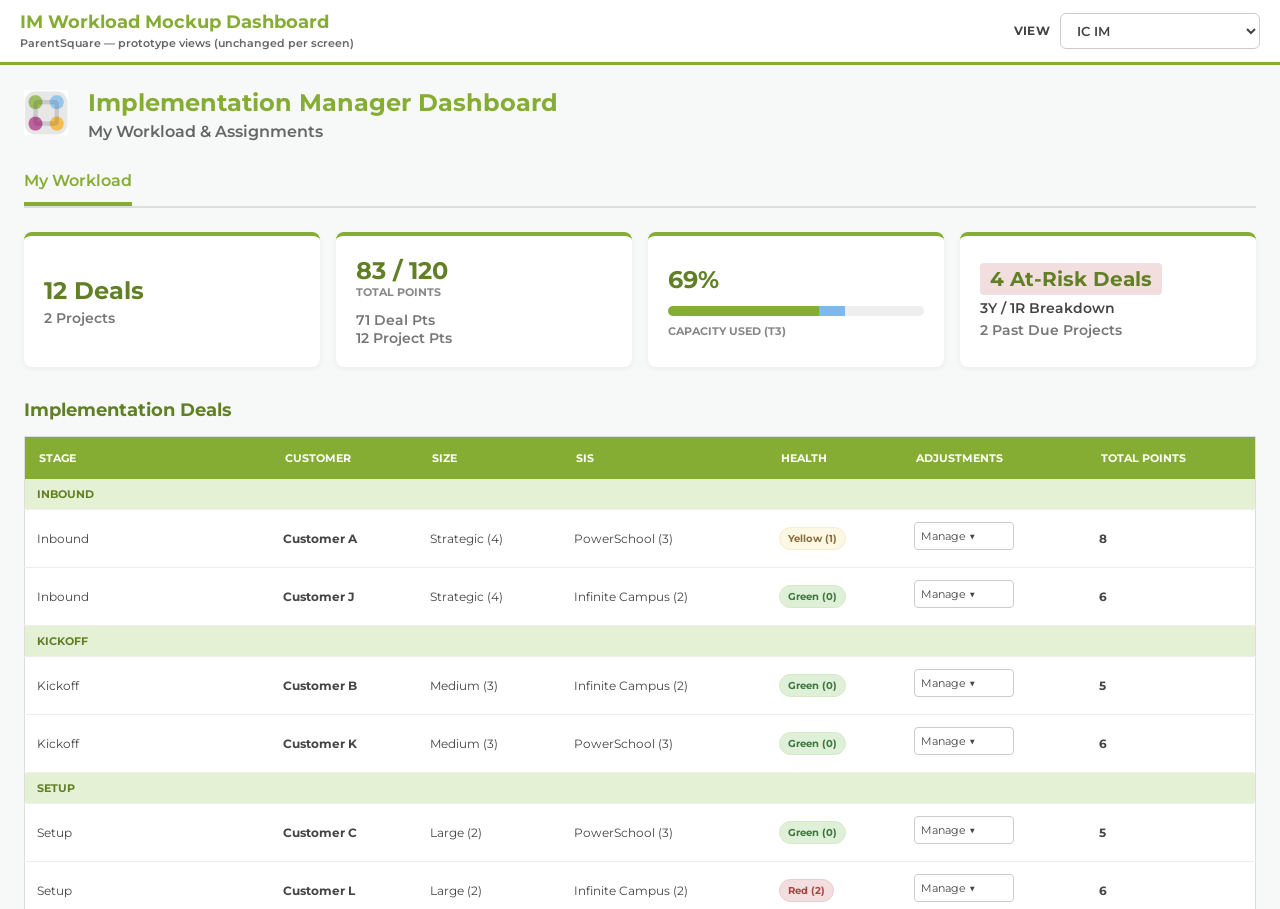
==== dashboard.html @ 8424e484 "feat: add mockup dashboard with iframe view switcher dashboard.html hosts IC IM, Team Lead, and IM M" ====
<!DOCTYPE html>
<html lang="en">
<head>
  <meta charset="UTF-8" />
  <title>ParentSquare — IM Workload Mockup Dashboard</title>
  <meta name="viewport" content="width=device-width, initial-scale=1.0" />
  <link href="https://fonts.googleapis.com/css2?family=Montserrat:wght@400;600;700&display=swap" rel="stylesheet">
  <style>
    :root {
      --ps-green: #85ad33;
      --ps-dark-green: #618025;
      --ps-blue: #7bbaf0;
      --ps-light-gray: #f7f8f8;
      --ps-dark-gray: #444444;
    }
    * { box-sizing: border-box; }
    html, body {
      margin: 0;
      height: 100%;
      font-family: "Montserrat", Arial, sans-serif;
      background: var(--ps-light-gray);
      color: var(--ps-dark-gray);
    }
    .skip-link {
      position: absolute;
      left: -9999px;
      top: 0;
      z-index: 10000;
      padding: 12px 16px;
      background: var(--ps-dark-green);
      color: #fff;
      font-weight: 700;
      text-decoration: none;
    }
    .skip-link:focus {
      left: 12px;
      top: 12px;
    }
    .sr-only {
      position: absolute;
      width: 1px;
      height: 1px;
      padding: 0;
      margin: -1px;
      overflow: hidden;
      clip: rect(0, 0, 0, 0);
      white-space: nowrap;
      border: 0;
    }
    .chrome {
      display: flex;
      align-items: center;
      justify-content: space-between;
      gap: 16px;
      flex-wrap: wrap;
      min-height: 56px;
      padding: 12px 20px;
      background: #fff;
      border-bottom: 3px solid var(--ps-green);
      box-shadow: 0 2px 8px rgba(0,0,0,0.06);
    }
    .chrome-title {
      margin: 0;
      font-size: 18px;
      font-weight: 700;
      color: var(--ps-green);
      line-height: 1.2;
    }
    .chrome-sub {
      margin: 2px 0 0;
      font-size: 11px;
      font-weight: 600;
      color: #666;
    }
    .chrome-controls {
      display: flex;
      align-items: center;
      gap: 10px;
      margin-left: auto;
    }
    .chrome-controls label {
      font-size: 12px;
      font-weight: 700;
      color: var(--ps-dark-gray);
      text-transform: uppercase;
      letter-spacing: 0.03em;
    }
    .chrome-controls select {
      min-width: 200px;
      padding: 8px 12px;
      font-family: inherit;
      font-size: 13px;
      font-weight: 600;
      color: var(--ps-dark-gray);
      border: 1px solid #ccc;
      border-radius: 6px;
      background: #fff;
      cursor: pointer;
    }
    .chrome-controls select:focus {
      outline: 2px solid var(--ps-blue);
      outline-offset: 2px;
    }
    .frame-wrap {
      height: calc(100vh - 56px);
      min-height: 400px;
      position: relative;
      background: var(--ps-light-gray);
    }
    .frame-wrap iframe {
      position: absolute;
      inset: 0;
      width: 100%;
      height: 100%;
      border: 0;
      display: none;
      background: var(--ps-light-gray);
    }
    .frame-wrap iframe.is-active {
      display: block;
    }
  </style>
</head>
<body>
  <a class="skip-link" href="#dashboard-main">Skip to dashboard content</a>

  <header class="chrome" role="banner">
    <div>
      <h1 class="chrome-title">IM Workload Mockup Dashboard</h1>
      <p class="chrome-sub">ParentSquare — prototype views (unchanged per screen)</p>
    </div>
    <div class="chrome-controls">
      <label for="dashboard-view">View</label>
      <select id="dashboard-view" name="dashboard-view" aria-describedby="view-hint">
        <option value="ic-im">IC IM</option>
        <option value="team-lead">Team Lead</option>
        <option value="im-manager">IM Manager</option>
      </select>
    </div>
    <p id="view-hint" class="sr-only">Loads the My Workload, Territory Overview, or Total Team Workload screen in the frame below.</p>
  </header>

  <div id="view-announcement" class="sr-only" aria-live="polite" aria-atomic="true"></div>

  <main id="dashboard-main" class="frame-wrap" role="main" aria-label="Embedded dashboard view">
    <iframe
      id="frame-ic-im"
      class="is-active"
      title="My Workload — IC IM (index)"
      data-src="index.html"
    ></iframe>
    <iframe
      id="frame-team-lead"
      title="Territory Overview — Team Lead (LeadView)"
      data-src="LeadView.html"
    ></iframe>
    <iframe
      id="frame-im-manager"
      title="Total Team Workload — IM Manager (ManagerView)"
      data-src="ManagerView.html"
    ></iframe>
  </main>

  <script>
    (function () {
      const select = document.getElementById("dashboard-view");
      const announce = document.getElementById("view-announcement");
      const frames = {
        "ic-im": document.getElementById("frame-ic-im"),
        "team-lead": document.getElementById("frame-team-lead"),
        "im-manager": document.getElementById("frame-im-manager"),
      };
      const labels = {
        "ic-im": "Showing My Workload — IC IM.",
        "team-lead": "Showing Territory Overview — Team Lead.",
        "im-manager": "Showing Total Team Workload — IM Manager.",
      };

      function activate(key) {
        Object.keys(frames).forEach(function (k) {
          const el = frames[k];
          if (k === key) {
            el.classList.add("is-active");
            if (!el.getAttribute("src")) {
              el.setAttribute("src", el.getAttribute("data-src"));
            }
          } else {
            el.classList.remove("is-active");
          }
        });
        announce.textContent = labels[key] || "";
      }

      select.addEventListener("change", function () {
        activate(select.value);
      });

      activate(select.value);
    })();
  </script>
</body>
</html>
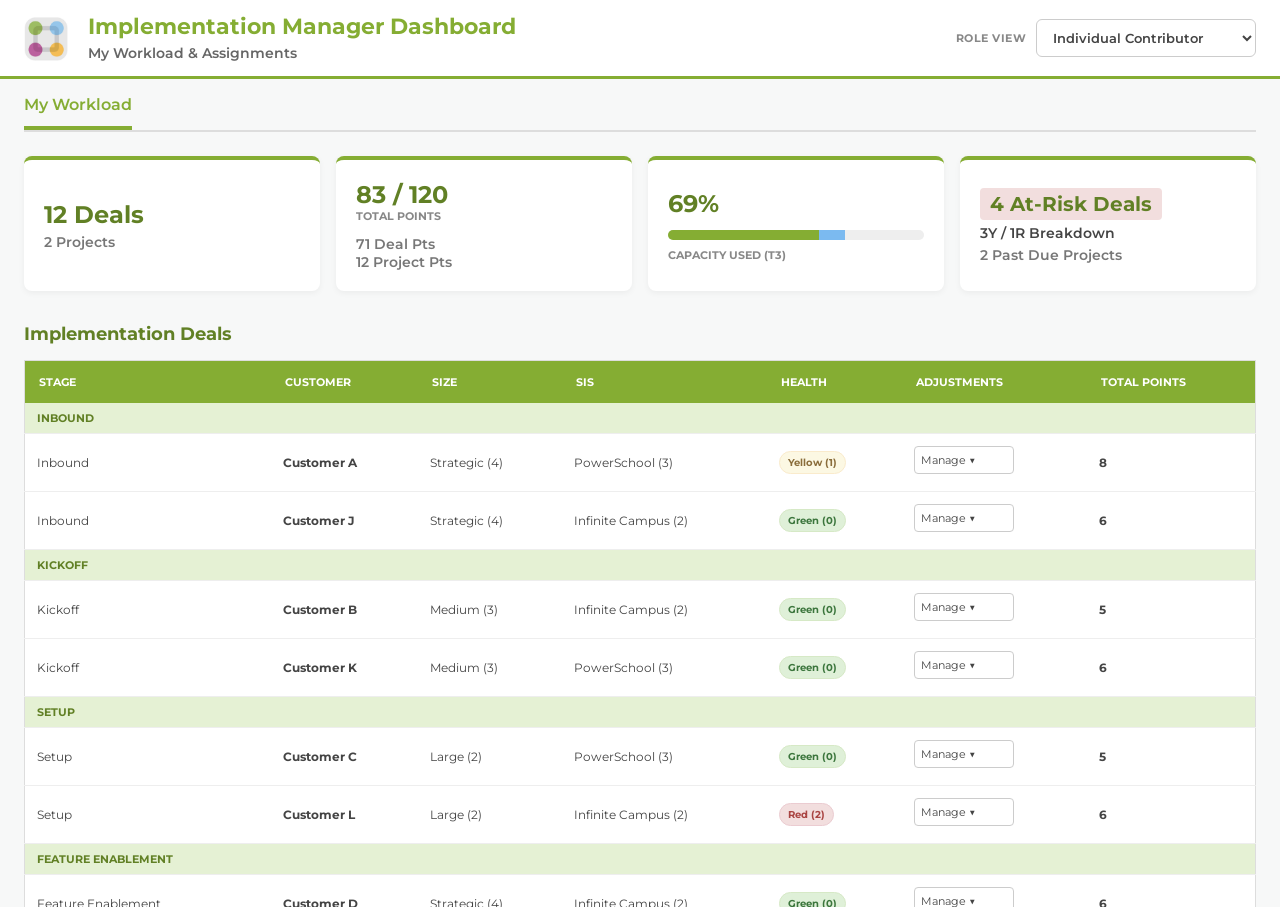
==== commit 7c7dbbf6: "feat: polish unified role dashboard with embed mode Add branded shell with role dropdown, hash deep " ====
--- a/dashboard.html
+++ b/dashboard.html
@@ -2,7 +2,7 @@
 <html lang="en">
 <head>
   <meta charset="UTF-8" />
-  <title>ParentSquare — IM Workload Mockup Dashboard</title>
+  <title>ParentSquare — IM Workload Dashboard</title>
   <meta name="viewport" content="width=device-width, initial-scale=1.0" />
   <link href="https://fonts.googleapis.com/css2?family=Montserrat:wght@400;600;700&display=swap" rel="stylesheet">
   <style>
@@ -50,25 +50,36 @@
     .chrome {
       display: flex;
       align-items: center;
-      justify-content: space-between;
-      gap: 16px;
+      gap: 20px;
       flex-wrap: wrap;
-      min-height: 56px;
-      padding: 12px 20px;
+      min-height: 72px;
+      padding: 14px 24px;
       background: #fff;
       border-bottom: 3px solid var(--ps-green);
       box-shadow: 0 2px 8px rgba(0,0,0,0.06);
     }
+    .chrome-brand {
+      display: flex;
+      align-items: center;
+      gap: 20px;
+      flex: 1 1 240px;
+      min-width: 0;
+    }
+    .chrome-brand img {
+      height: 45px;
+      width: auto;
+      flex-shrink: 0;
+    }
     .chrome-title {
       margin: 0;
-      font-size: 18px;
+      font-size: 22px;
       font-weight: 700;
       color: var(--ps-green);
       line-height: 1.2;
     }
     .chrome-sub {
-      margin: 2px 0 0;
-      font-size: 11px;
+      margin: 4px 0 0;
+      font-size: 14px;
       font-weight: 600;
       color: #666;
     }
@@ -77,17 +88,18 @@
       align-items: center;
       gap: 10px;
       margin-left: auto;
+      flex-shrink: 0;
     }
     .chrome-controls label {
-      font-size: 12px;
+      font-size: 11px;
       font-weight: 700;
-      color: var(--ps-dark-gray);
+      color: #888;
       text-transform: uppercase;
-      letter-spacing: 0.03em;
+      letter-spacing: 0.04em;
     }
     .chrome-controls select {
-      min-width: 200px;
-      padding: 8px 12px;
+      min-width: 220px;
+      padding: 9px 12px;
       font-family: inherit;
       font-size: 13px;
       font-weight: 600;
@@ -102,7 +114,7 @@
       outline-offset: 2px;
     }
     .frame-wrap {
-      height: calc(100vh - 56px);
+      height: calc(100vh - 72px);
       min-height: 400px;
       position: relative;
       background: var(--ps-light-gray);
@@ -125,55 +137,70 @@
   <a class="skip-link" href="#dashboard-main">Skip to dashboard content</a>
 
   <header class="chrome" role="banner">
-    <div>
-      <h1 class="chrome-title">IM Workload Mockup Dashboard</h1>
-      <p class="chrome-sub">ParentSquare — prototype views (unchanged per screen)</p>
+    <div class="chrome-brand">
+      <img src="logo.png" alt="ParentSquare Logo" />
+      <div>
+        <h1 class="chrome-title">Implementation Manager Dashboard</h1>
+        <p id="chrome-sub" class="chrome-sub">My Workload &amp; Assignments</p>
+      </div>
     </div>
     <div class="chrome-controls">
-      <label for="dashboard-view">View</label>
-      <select id="dashboard-view" name="dashboard-view" aria-describedby="view-hint">
-        <option value="ic-im">IC IM</option>
-        <option value="team-lead">Team Lead</option>
-        <option value="im-manager">IM Manager</option>
+      <label for="dashboard-role">Role view</label>
+      <select id="dashboard-role" name="dashboard-role" aria-describedby="role-hint">
+        <option value="ic">Individual Contributor</option>
+        <option value="lead">Team Lead</option>
+        <option value="manager">Manager</option>
       </select>
     </div>
-    <p id="view-hint" class="sr-only">Loads the My Workload, Territory Overview, or Total Team Workload screen in the frame below.</p>
+    <p id="role-hint" class="sr-only">
+      Switches between the individual contributor, team lead, and manager dashboard layouts.
+    </p>
   </header>
 
-  <div id="view-announcement" class="sr-only" aria-live="polite" aria-atomic="true"></div>
-
-  <main id="dashboard-main" class="frame-wrap" role="main" aria-label="Embedded dashboard view">
+  <div id="role-announcement" class="sr-only" aria-live="polite" aria-atomic="true"></div>
+
+  <main id="dashboard-main" class="frame-wrap" role="main" aria-label="Dashboard content for selected role">
     <iframe
-      id="frame-ic-im"
+      id="frame-ic"
       class="is-active"
-      title="My Workload — IC IM (index)"
-      data-src="index.html"
+      title="Individual Contributor — My Workload"
+      data-src="index.html?embed=1"
     ></iframe>
     <iframe
-      id="frame-team-lead"
-      title="Territory Overview — Team Lead (LeadView)"
-      data-src="LeadView.html"
+      id="frame-lead"
+      title="Team Lead — Territory Overview"
+      data-src="LeadView.html?embed=1"
     ></iframe>
     <iframe
-      id="frame-im-manager"
-      title="Total Team Workload — IM Manager (ManagerView)"
-      data-src="ManagerView.html"
+      id="frame-manager"
+      title="Manager — Total Team Workload"
+      data-src="ManagerView.html?embed=1"
     ></iframe>
   </main>
 
   <script>
     (function () {
-      const select = document.getElementById("dashboard-view");
-      const announce = document.getElementById("view-announcement");
+      const select = document.getElementById("dashboard-role");
+      const subtitle = document.getElementById("chrome-sub");
+      const announce = document.getElementById("role-announcement");
       const frames = {
-        "ic-im": document.getElementById("frame-ic-im"),
-        "team-lead": document.getElementById("frame-team-lead"),
-        "im-manager": document.getElementById("frame-im-manager"),
+        ic: document.getElementById("frame-ic"),
+        lead: document.getElementById("frame-lead"),
+        manager: document.getElementById("frame-manager"),
       };
-      const labels = {
-        "ic-im": "Showing My Workload — IC IM.",
-        "team-lead": "Showing Territory Overview — Team Lead.",
-        "im-manager": "Showing Total Team Workload — IM Manager.",
+      const meta = {
+        ic: {
+          subtitle: "My Workload & Assignments",
+          announce: "Showing Individual Contributor view — My Workload.",
+        },
+        lead: {
+          subtitle: "EST Regional Workload Categorization",
+          announce: "Showing Team Lead view — Territory Overview.",
+        },
+        manager: {
+          subtitle: "Total Team Workload",
+          announce: "Showing Manager view — Total Team Workload.",
+        },
       };
 
       function activate(key) {
@@ -188,14 +215,36 @@
             el.classList.remove("is-active");
           }
         });
-        announce.textContent = labels[key] || "";
+        const info = meta[key];
+        if (info) {
+          subtitle.textContent = info.subtitle;
+          announce.textContent = info.announce;
+        }
+        if (location.hash !== "#" + key) {
+          history.replaceState(null, "", "#" + key);
+        }
+      }
+
+      function keyFromHash() {
+        const hash = (location.hash || "").replace(/^#/, "");
+        return frames[hash] ? hash : null;
       }
 
       select.addEventListener("change", function () {
         activate(select.value);
       });
 
-      activate(select.value);
+      window.addEventListener("hashchange", function () {
+        const key = keyFromHash();
+        if (key && select.value !== key) {
+          select.value = key;
+          activate(key);
+        }
+      });
+
+      const initial = keyFromHash() || select.value;
+      select.value = initial;
+      activate(initial);
     })();
   </script>
 </body>
